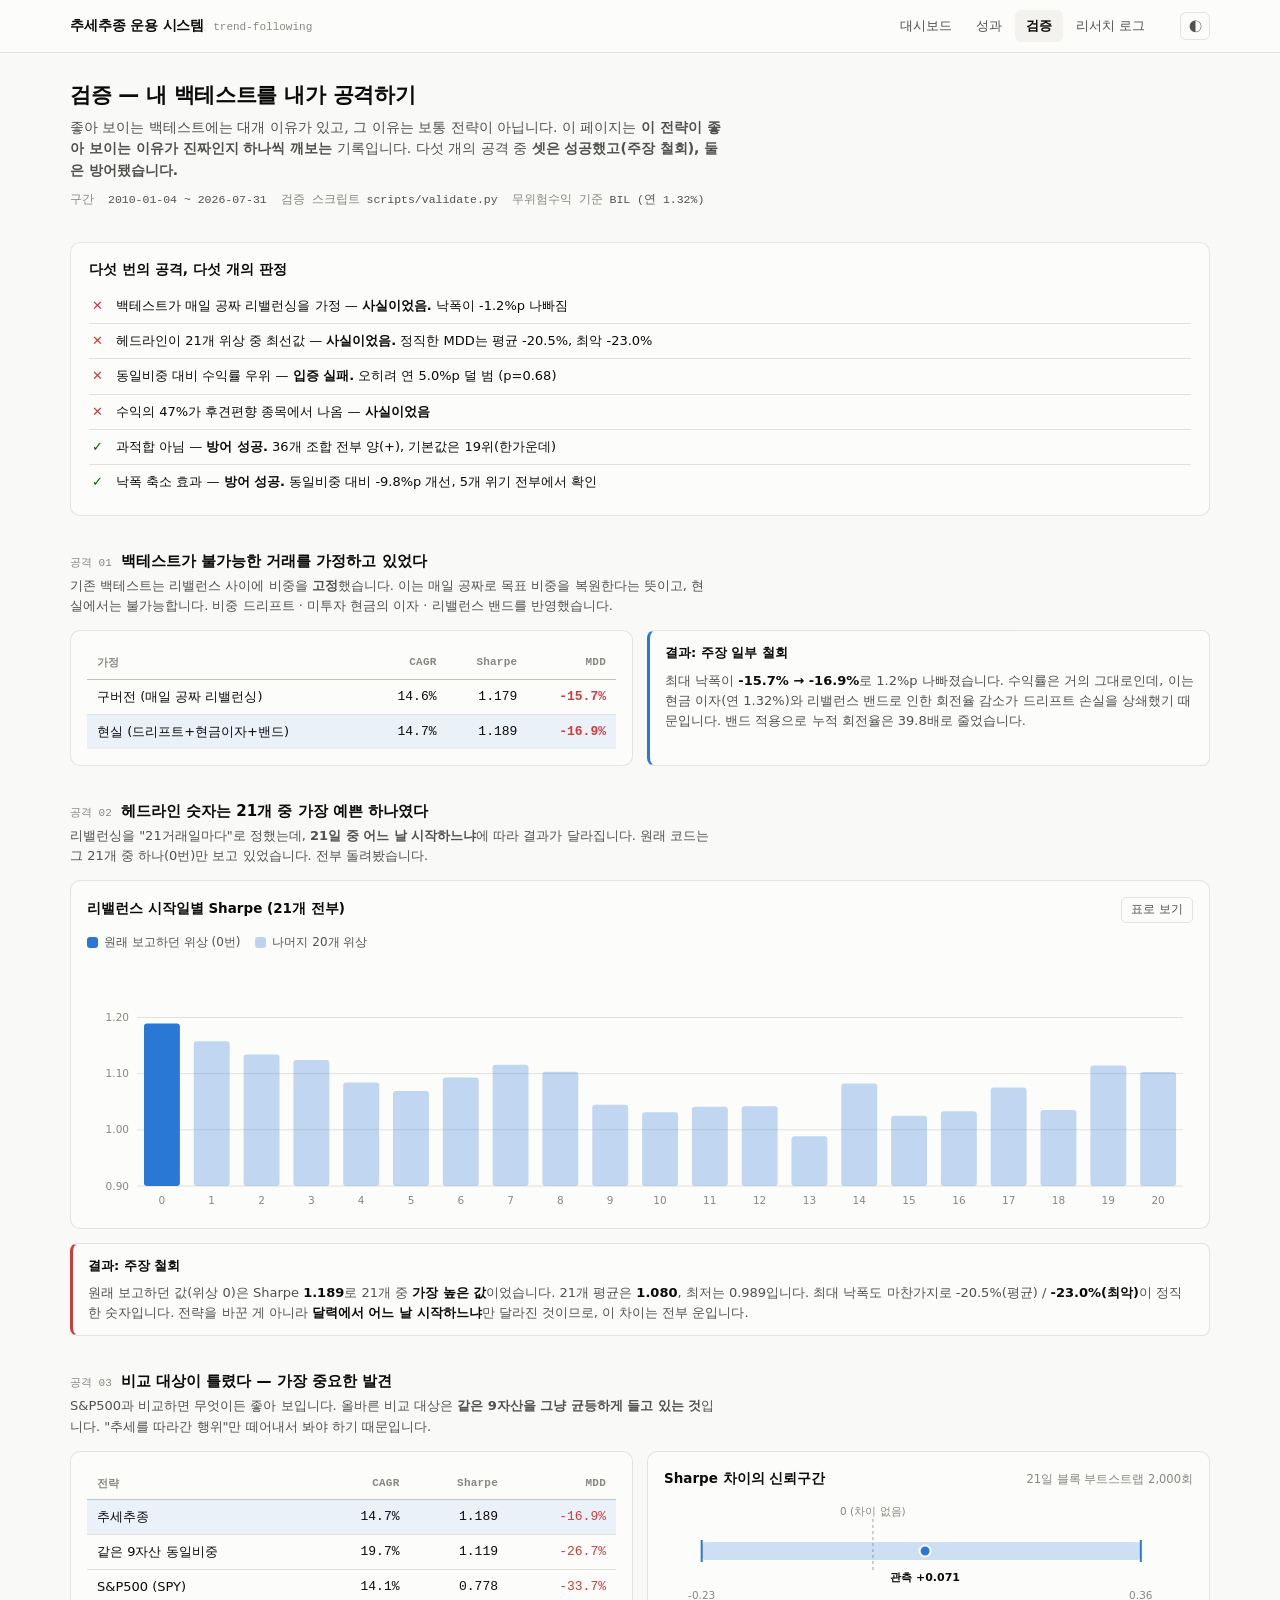
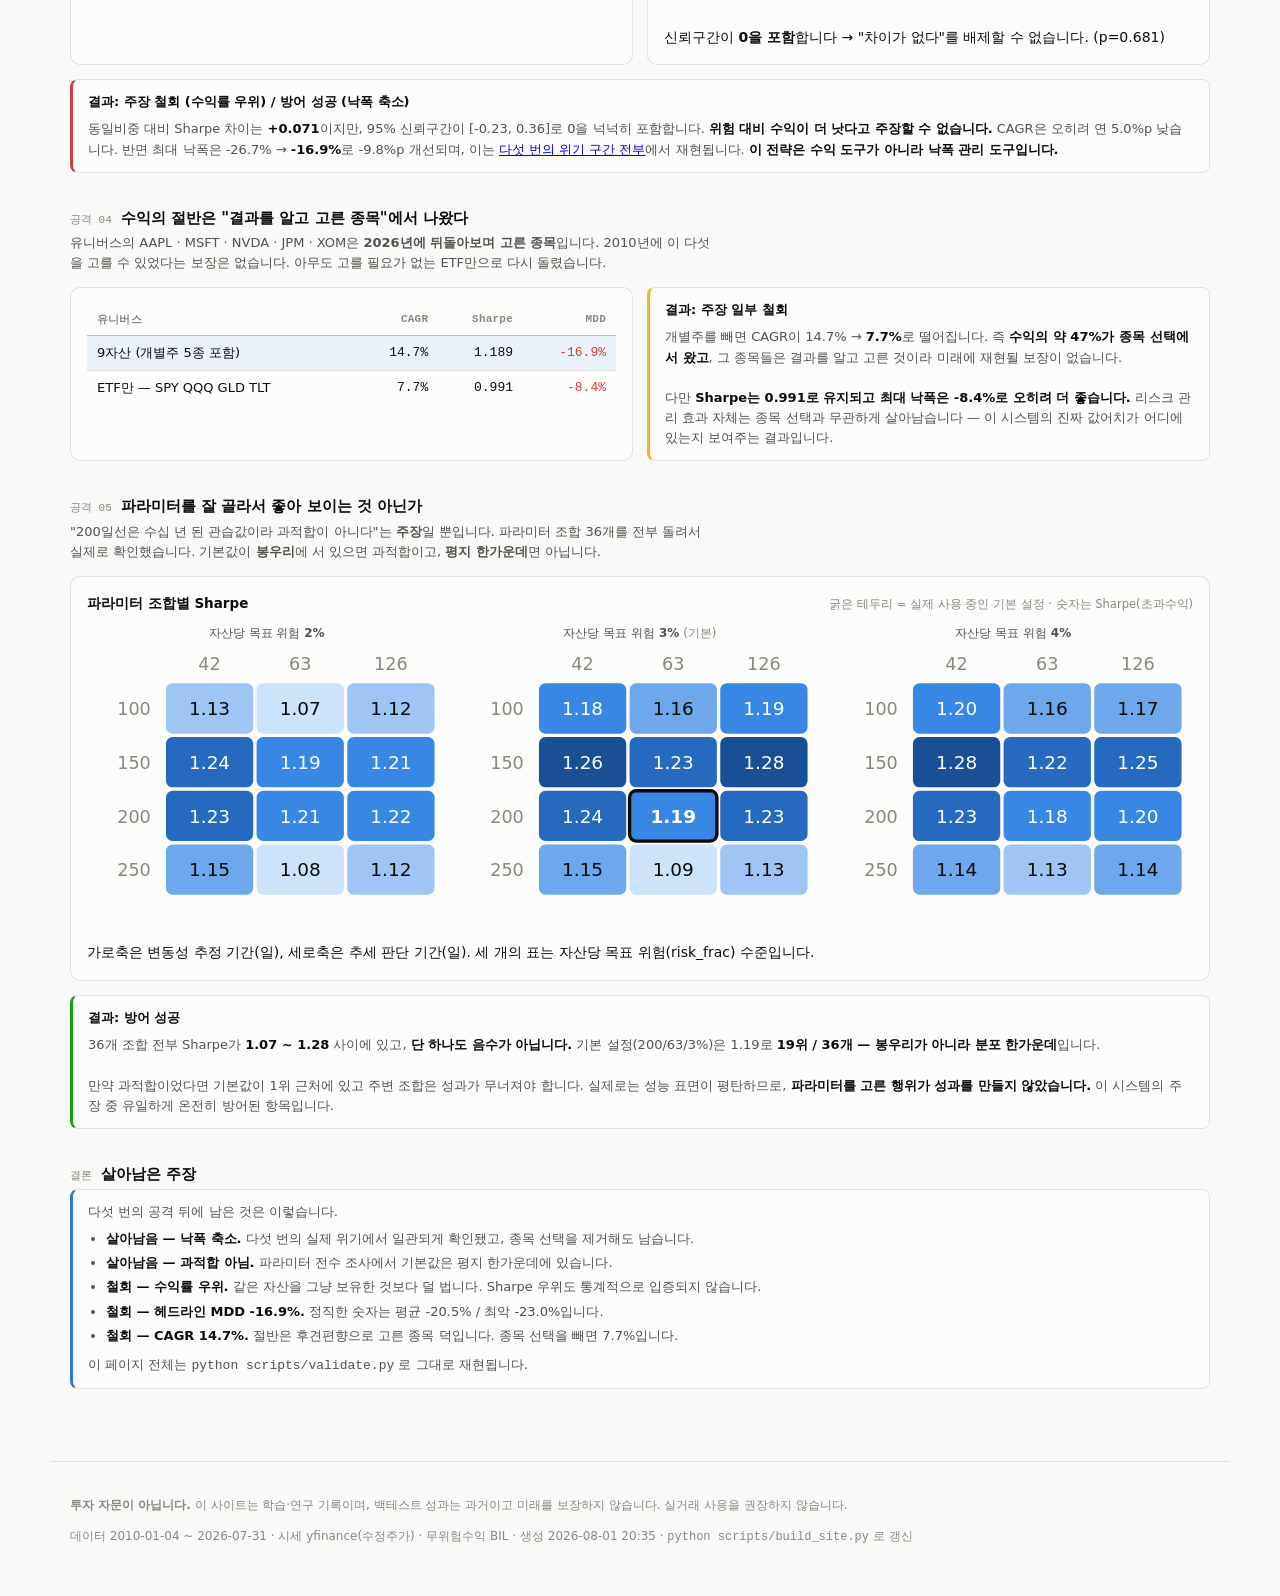
==== site/validation.html @ b4105b6e "Audit the trend system against its own claims, add validation + web dashboard 기존 백테스트(Sharpe 1.31 / " ====
<!doctype html>
<html lang="ko">
<head>
<meta charset="utf-8">
<meta name="viewport" content="width=device-width, initial-scale=1">
<title>검증 — 추세추종 시스템</title>
<meta name="description" content="백테스트 숫자를 스스로 공격해 본 기록 — 벤치마크 오류, 위상 의존성, 후견편향, 과적합 검사.">
<link rel="stylesheet" href="assets/style.css">
</head>
<body>
<main>
  <div class="page-head">
    <h1>검증 — 내 백테스트를 내가 공격하기</h1>
    <p>좋아 보이는 백테스트에는 대개 이유가 있고, 그 이유는 보통 전략이 아닙니다.
       이 페이지는 <b>이 전략이 좋아 보이는 이유가 진짜인지 하나씩 깨보는</b> 기록입니다.
       다섯 개의 공격 중 <b>셋은 성공했고(주장 철회), 둘은 방어됐습니다.</b></p>
    <div class="stamp" id="stamp"></div>
  </div>

  <section>
    <div class="verdict" id="verdict"></div>
  </section>

  <section>
    <h2><span class="num">공격 01</span> 백테스트가 불가능한 거래를 가정하고 있었다</h2>
    <p class="sub">기존 백테스트는 리밸런스 사이에 비중을 <b>고정</b>했습니다. 이는 매일 공짜로 목표 비중을 복원한다는 뜻이고,
       현실에서는 불가능합니다. 비중 드리프트 · 미투자 현금의 이자 · 리밸런스 밴드를 반영했습니다.</p>
    <div class="grid c2">
      <div class="card"><div id="naive-tbl"></div></div>
      <div class="note info">
        <p><b>결과: 주장 일부 철회</b></p>
        <p id="naive-note"></p>
      </div>
    </div>
  </section>

  <section>
    <h2><span class="num">공격 02</span> 헤드라인 숫자는 21개 중 가장 예쁜 하나였다</h2>
    <p class="sub">리밸런싱을 "21거래일마다"로 정했는데, <b>21일 중 어느 날 시작하느냐</b>에 따라 결과가 달라집니다.
       원래 코드는 그 21개 중 하나(0번)만 보고 있었습니다. 전부 돌려봤습니다.</p>
    <div class="card">
      <div class="chart-head">
        <h3>리밸런스 시작일별 Sharpe (21개 전부)</h3>
        <div class="chart-tools"><button type="button" data-toggle-table="ph" aria-pressed="false">표로 보기</button></div>
      </div>
      <div id="ph-legend"></div>
      <div class="chart" id="ph"></div>
      <div class="tbl-view" id="ph-tbl"></div>
    </div>
    <div class="note bad" style="margin-top:14px">
      <p><b>결과: 주장 철회</b></p>
      <p id="phase-note"></p>
    </div>
  </section>

  <section>
    <h2><span class="num">공격 03</span> 비교 대상이 틀렸다 — 가장 중요한 발견</h2>
    <p class="sub">S&amp;P500과 비교하면 무엇이든 좋아 보입니다. 올바른 비교 대상은
       <b>같은 9자산을 그냥 균등하게 들고 있는 것</b>입니다. "추세를 따라간 행위"만 떼어내서 봐야 하기 때문입니다.</p>
    <div class="grid c2">
      <div class="card"><div id="bench-tbl"></div></div>
      <div class="card">
        <div class="chart-head"><h3>Sharpe 차이의 신뢰구간</h3><span class="hint">21일 블록 부트스트랩 2,000회</span></div>
        <div class="chart" id="ci"></div>
        <p class="sub" style="margin:10px 0 0" id="ci-note"></p>
      </div>
    </div>
    <div class="note bad" style="margin-top:14px">
      <p><b>결과: 주장 철회 (수익률 우위) / 방어 성공 (낙폭 축소)</b></p>
      <p id="sig-note"></p>
    </div>
  </section>

  <section>
    <h2><span class="num">공격 04</span> 수익의 절반은 "결과를 알고 고른 종목"에서 나왔다</h2>
    <p class="sub">유니버스의 AAPL · MSFT · NVDA · JPM · XOM은 <b>2026년에 뒤돌아보며 고른 종목</b>입니다.
       2010년에 이 다섯을 고를 수 있었다는 보장은 없습니다. 아무도 고를 필요가 없는 ETF만으로 다시 돌렸습니다.</p>
    <div class="grid c2">
      <div class="card"><div id="uni-tbl"></div></div>
      <div class="note warn">
        <p><b>결과: 주장 일부 철회</b></p>
        <p id="uni-note"></p>
      </div>
    </div>
  </section>

  <section>
    <h2><span class="num">공격 05</span> 파라미터를 잘 골라서 좋아 보이는 것 아닌가</h2>
    <p class="sub">"200일선은 수십 년 된 관습값이라 과적합이 아니다"는 <b>주장</b>일 뿐입니다.
       파라미터 조합 <span id="grid-n"></span>개를 전부 돌려서 실제로 확인했습니다.
       기본값이 <b>봉우리</b>에 서 있으면 과적합이고, <b>평지 한가운데</b>면 아닙니다.</p>
    <div class="card">
      <div class="chart-head">
        <h3>파라미터 조합별 Sharpe</h3>
        <span class="hint">굵은 테두리 = 실제 사용 중인 기본 설정 · 숫자는 Sharpe(초과수익)</span>
      </div>
      <div id="heat"></div>
      <p class="sub" style="margin:12px 0 0">
        가로축은 변동성 추정 기간(일), 세로축은 추세 판단 기간(일). 세 개의 표는 자산당 목표 위험(risk_frac) 수준입니다.
      </p>
    </div>
    <div class="note ok" style="margin-top:14px">
      <p><b>결과: 방어 성공</b></p>
      <p id="param-note"></p>
    </div>
  </section>

  <section>
    <h2><span class="num">결론</span> 살아남은 주장</h2>
    <div class="note info">
      <p>다섯 번의 공격 뒤에 남은 것은 이렇습니다.</p>
      <ul>
        <li><b>살아남음 — 낙폭 축소.</b> 다섯 번의 실제 위기에서 일관되게 확인됐고, 종목 선택을 제거해도 남습니다.</li>
        <li><b>살아남음 — 과적합 아님.</b> 파라미터 전수 조사에서 기본값은 평지 한가운데에 있습니다.</li>
        <li><b>철회 — 수익률 우위.</b> 같은 자산을 그냥 보유한 것보다 덜 법니다. Sharpe 우위도 통계적으로 입증되지 않습니다.</li>
        <li><b>철회 — 헤드라인 MDD -16.9%.</b> 정직한 숫자는 평균 <span id="c-mdd-mean"></span> / 최악 <span id="c-mdd-worst"></span>입니다.</li>
        <li><b>철회 — CAGR 14.7%.</b> 절반은 후견편향으로 고른 종목 덕입니다. 종목 선택을 빼면 <span id="c-etf-cagr"></span>입니다.</li>
      </ul>
      <p style="margin-top:9px">이 페이지 전체는 <code>python scripts/validate.py</code> 로 그대로 재현됩니다.</p>
    </div>
  </section>
</main>

<script src="data/bundle.js"></script>
<script src="assets/charts.js"></script>
<script src="assets/app.js"></script>
<script>
(function () {
  var D = window.QUANT_DATA, F = App.F, H = D.headline;
  App.chrome();

  document.getElementById('stamp').innerHTML =
    '구간 <b>' + D.meta.period[0] + ' ~ ' + D.meta.period[1] + '</b>' +
    '<span>검증 스크립트 <b>scripts/validate.py</b></span>' +
    '<span>무위험수익 기준 <b>BIL (연 ' + F.pct(D.meta.rf_annual, 2) + ')</b></span>';

  /* ------------------------------------------------------------ 판정 요약 */
  var ew = H.benchmarks.equal_weight, ph = D.phase, uni = D.universe, sg = D.significance, ps = D.params;
  document.getElementById('verdict').innerHTML =
    '<h3>다섯 번의 공격, 다섯 개의 판정</h3>' +
    [
      ['n', '백테스트가 매일 공짜 리밸런싱을 가정 — <b>사실이었음.</b> 낙폭이 ' +
        ((H.strategy.MDD - H.naive.MDD) * 100).toFixed(1) + '%p 나빠짐'],
      ['n', '헤드라인이 21개 위상 중 최선값 — <b>사실이었음.</b> 정직한 MDD는 평균 ' + F.pct(ph.mdd_mean) + ', 최악 ' + F.pct(ph.mdd_worst)],
      ['n', '동일비중 대비 수익률 우위 — <b>입증 실패.</b> 오히려 연 ' + ((ew.CAGR - H.strategy.CAGR) * 100).toFixed(1) + '%p 덜 범 (p=' + sg.p_value.toFixed(2) + ')'],
      ['n', '수익의 ' + Math.round(uni.return_share_from_stock_picks * 100) + '%가 후견편향 종목에서 나옴 — <b>사실이었음</b>'],
      ['y', '과적합 아님 — <b>방어 성공.</b> ' + ps.n + '개 조합 전부 양(+), 기본값은 ' + ps.base_rank + '위(한가운데)'],
      ['y', '낙폭 축소 효과 — <b>방어 성공.</b> 동일비중 대비 ' + ((ew.MDD - H.strategy.MDD) * 100).toFixed(1) + '%p 개선, 5개 위기 전부에서 확인']
    ].map(function (r) {
      return '<div class="row"><span class="mark ' + r[0] + '">' + (r[0] === 'y' ? '✓' : '✕') + '</span><span>' + r[1] + '</span></div>';
    }).join('');

  /* ------------------------------------------------------------ 01 가정 */
  document.getElementById('naive-tbl').innerHTML = App.table([
    { n: '구버전 (매일 공짜 리밸런싱)', d: H.naive },
    { n: '현실 (드리프트+현금이자+밴드)', d: H.strategy, me: true }
  ], [
    { k: 'n', label: '가정', num: false },
    { k: function (r) { return r.d.CAGR; }, label: 'CAGR', fmt: function (v) { return F.pct(v); } },
    { k: function (r) { return r.d.Sharpe_ex; }, label: 'Sharpe', fmt: function (v) { return F.sh(v); } },
    { k: function (r) { return r.d.MDD; }, label: 'MDD', fmt: function (v) { return '<b>' + F.pct(v) + '</b>'; }, cls: F.sign }
  ], { rowClass: function (r) { return r.me ? 'hl' : ''; } });
  document.getElementById('naive-note').innerHTML =
    '최대 낙폭이 <b>' + F.pct(H.naive.MDD) + ' → ' + F.pct(H.strategy.MDD) + '</b>로 ' +
    Math.abs((H.strategy.MDD - H.naive.MDD) * 100).toFixed(1) + '%p 나빠졌습니다. ' +
    '수익률은 거의 그대로인데, 이는 현금 이자(연 ' + F.pct(D.meta.rf_annual, 2) + ')와 리밸런스 밴드로 인한 ' +
    '회전율 감소가 드리프트 손실을 상쇄했기 때문입니다. 밴드 적용으로 누적 회전율은 ' +
    D.meta.turnover_total + '배로 줄었습니다.';

  /* ------------------------------------------------------------ 02 위상 */
  document.getElementById('ph-legend').innerHTML = App.legend([
    { name: '원래 보고하던 위상 (0번)', color: 'var(--s1)' },
    { name: '나머지 20개 위상', color: 'color-mix(in srgb, var(--s1) 30%, transparent)' }
  ], true);
  var phHost = document.getElementById('ph');
  Chart.responsive(phHost, function () {
    Chart.bar(phHost, {
      categories: ph.rows.map(function (r) { return String(r.phase); }),
      series: [{
        name: 'Sharpe (초과수익)', values: ph.rows.map(function (r) { return r.Sharpe_ex; }),
        color: Chart.css('--s1'),
        dimFn: function (v, i) { return ph.rows[i].phase !== 0; }
      }],
      height: 250, min: 0.9, tfmt: function (v) { return F.sh(v); },
      yfmt: function (v) { return v.toFixed(2); }
    });
  });
  document.getElementById('ph-tbl').innerHTML = App.table(ph.rows, [
    { k: 'phase', label: '시작일 (0~20)', num: false },
    { k: 'CAGR', label: 'CAGR', fmt: function (v) { return F.pct(v); } },
    { k: 'Sharpe_ex', label: 'Sharpe (초과)', fmt: function (v) { return F.sh(v); } },
    { k: 'MDD', label: 'MDD', fmt: function (v) { return F.pct(v); }, cls: F.sign }
  ], { rowClass: function (r) { return r.phase === 0 ? 'hl' : ''; } });
  document.getElementById('phase-note').innerHTML =
    '원래 보고하던 값(위상 0)은 Sharpe <b>' + F.sh(ph.headline_phase0) + '</b>로 21개 중 <b>가장 높은 값</b>이었습니다. ' +
    '21개 평균은 <b>' + F.sh(ph.sharpe_mean) + '</b>, 최저는 ' + F.sh(ph.sharpe_min) + '입니다. ' +
    '최대 낙폭도 마찬가지로 ' + F.pct(ph.mdd_mean) + '(평균) / <b>' + F.pct(ph.mdd_worst) + '(최악)</b>이 정직한 숫자입니다. ' +
    '전략을 바꾼 게 아니라 <b>달력에서 어느 날 시작하느냐</b>만 달라진 것이므로, 이 차이는 전부 운입니다.';

  /* ------------------------------------------------------------ 03 벤치마크 */
  document.getElementById('bench-tbl').innerHTML = App.table([
    { n: '추세추종', d: H.strategy, me: true },
    { n: '같은 9자산 동일비중', d: ew },
    { n: 'S&P500 (SPY)', d: H.benchmarks.SPY }
  ], [
    { k: 'n', label: '전략', num: false },
    { k: function (r) { return r.d.CAGR; }, label: 'CAGR', fmt: function (v) { return F.pct(v); } },
    { k: function (r) { return r.d.Sharpe_ex; }, label: 'Sharpe', fmt: function (v) { return F.sh(v); } },
    { k: function (r) { return r.d.MDD; }, label: 'MDD', fmt: function (v) { return F.pct(v); }, cls: F.sign }
  ], { rowClass: function (r) { return r.me ? 'hl' : ''; } });

  /* 신뢰구간 — 0을 포함하는지가 핵심 */
  var ciHost = document.getElementById('ci');
  Chart.responsive(ciHost, function () {
    var W = ciHost.clientWidth || 420, Hh = 118;
    var lo = Math.min(sg.ci95[0], -0.05) * 1.15, hi = Math.max(sg.ci95[1], 0.05) * 1.15;
    var L = 12, R = 12, iw = W - L - R, cy = 52;
    var X = function (v) { return L + (v - lo) / (hi - lo) * iw; };
    var s = '<svg viewBox="0 0 ' + W + ' ' + Hh + '" style="width:100%;height:auto;overflow:visible">';
    /* 0 기준선 */
    s += '<line x1="' + X(0) + '" x2="' + X(0) + '" y1="20" y2="' + (cy + 22) + '" stroke="' + Chart.css('--axis') + '" stroke-width="1.5" stroke-dasharray="3 3"/>';
    s += '<text x="' + X(0) + '" y="16" text-anchor="middle" font-size="10.5" fill="' + Chart.css('--muted') + '">0 (차이 없음)</text>';
    /* 신뢰구간 막대 */
    s += '<rect x="' + X(sg.ci95[0]) + '" y="' + (cy - 9) + '" width="' + (X(sg.ci95[1]) - X(sg.ci95[0])) + '" height="18" rx="4" fill="' + Chart.css('--s1') + '" opacity="0.22"/>';
    s += '<line x1="' + X(sg.ci95[0]) + '" x2="' + X(sg.ci95[0]) + '" y1="' + (cy - 11) + '" y2="' + (cy + 11) + '" stroke="' + Chart.css('--s1') + '" stroke-width="2"/>';
    s += '<line x1="' + X(sg.ci95[1]) + '" x2="' + X(sg.ci95[1]) + '" y1="' + (cy - 11) + '" y2="' + (cy + 11) + '" stroke="' + Chart.css('--s1') + '" stroke-width="2"/>';
    /* 관측값 */
    s += '<circle cx="' + X(sg.sharpe_diff) + '" cy="' + cy + '" r="5.5" fill="' + Chart.css('--s1') + '" stroke="' + Chart.css('--surface') + '" stroke-width="2"/>';
    s += '<text x="' + X(sg.sharpe_diff) + '" y="' + (cy + 30) + '" text-anchor="middle" font-size="11" font-weight="600" fill="' + Chart.css('--ink') + '">관측 ' + (sg.sharpe_diff > 0 ? '+' : '') + sg.sharpe_diff.toFixed(3) + '</text>';
    /* 축 라벨 */
    s += '<text x="' + X(sg.ci95[0]) + '" y="' + (cy + 48) + '" text-anchor="middle" font-size="10.5" fill="' + Chart.css('--muted') + '">' + sg.ci95[0].toFixed(2) + '</text>';
    s += '<text x="' + X(sg.ci95[1]) + '" y="' + (cy + 48) + '" text-anchor="middle" font-size="10.5" fill="' + Chart.css('--muted') + '">' + sg.ci95[1].toFixed(2) + '</text>';
    s += '</svg>';
    ciHost.innerHTML = s;
  });
  document.getElementById('ci-note').innerHTML =
    '신뢰구간이 <b>0을 포함</b>합니다 → "차이가 없다"를 배제할 수 없습니다. (p=' + sg.p_value.toFixed(3) + ')';
  document.getElementById('sig-note').innerHTML =
    '동일비중 대비 Sharpe 차이는 <b>' + (sg.sharpe_diff > 0 ? '+' : '') + sg.sharpe_diff.toFixed(3) + '</b>이지만, ' +
    '95% 신뢰구간이 [' + sg.ci95[0].toFixed(2) + ', ' + sg.ci95[1].toFixed(2) + ']로 0을 넉넉히 포함합니다. ' +
    '<b>위험 대비 수익이 더 낫다고 주장할 수 없습니다.</b> CAGR은 오히려 연 ' +
    ((ew.CAGR - H.strategy.CAGR) * 100).toFixed(1) + '%p 낮습니다. ' +
    '반면 최대 낙폭은 ' + F.pct(ew.MDD) + ' → <b>' + F.pct(H.strategy.MDD) + '</b>로 ' +
    ((ew.MDD - H.strategy.MDD) * 100).toFixed(1) + '%p 개선되며, 이는 ' +
    '<a href="performance.html">다섯 번의 위기 구간 전부</a>에서 재현됩니다. ' +
    '<b>이 전략은 수익 도구가 아니라 낙폭 관리 도구입니다.</b>';

  /* ------------------------------------------------------------ 04 유니버스 */
  document.getElementById('uni-tbl').innerHTML = App.table([
    { n: '9자산 (개별주 5종 포함)', d: uni.full, me: true },
    { n: 'ETF만 — ' + uni.etf_tickers.join(' '), d: uni.etf_only }
  ], [
    { k: 'n', label: '유니버스', num: false },
    { k: function (r) { return r.d.CAGR; }, label: 'CAGR', fmt: function (v) { return F.pct(v); } },
    { k: function (r) { return r.d.Sharpe_ex; }, label: 'Sharpe', fmt: function (v) { return F.sh(v); } },
    { k: function (r) { return r.d.MDD; }, label: 'MDD', fmt: function (v) { return F.pct(v); }, cls: F.sign }
  ], { rowClass: function (r) { return r.me ? 'hl' : ''; } });
  document.getElementById('uni-note').innerHTML =
    '개별주를 빼면 CAGR이 ' + F.pct(uni.full.CAGR) + ' → <b>' + F.pct(uni.etf_only.CAGR) + '</b>로 떨어집니다. ' +
    '즉 <b>수익의 약 ' + Math.round(uni.return_share_from_stock_picks * 100) + '%가 종목 선택에서 왔고</b>, ' +
    '그 종목들은 결과를 알고 고른 것이라 미래에 재현될 보장이 없습니다.<br><br>' +
    '다만 <b>Sharpe는 ' + F.sh(uni.etf_only.Sharpe_ex) + '로 유지되고 최대 낙폭은 ' + F.pct(uni.etf_only.MDD) +
    '로 오히려 더 좋습니다.</b> 리스크 관리 효과 자체는 종목 선택과 무관하게 살아남습니다 — ' +
    '이 시스템의 진짜 값어치가 어디에 있는지 보여주는 결과입니다.';

  /* ------------------------------------------------------------ 05 민감도 */
  document.getElementById('grid-n').textContent = ps.n;
  var rfs = [...new Set(ps.rows.map(function (r) { return r.risk_frac; }))].sort();
  var tws = [...new Set(ps.rows.map(function (r) { return r.trend_win; }))].sort(function (a, b) { return a - b; });
  var vws = [...new Set(ps.rows.map(function (r) { return r.vol_win; }))].sort(function (a, b) { return a - b; });
  var cf = D.meta.config;

  var heatHost = document.getElementById('heat');
  Chart.responsive(heatHost, function () {
    heatHost.innerHTML = '<div class="grid c3" id="heat-grid"></div>';
    var gridEl = document.getElementById('heat-grid');
    rfs.forEach(function (rf) {
      var box = document.createElement('div');
      box.innerHTML = '<div style="font-size:12px;color:var(--ink-2);margin-bottom:6px;text-align:center">' +
        '자산당 목표 위험 <b>' + (rf * 100).toFixed(0) + '%</b>' + (rf === cf.risk_frac ? ' <span style="color:var(--muted)">(기본)</span>' : '') + '</div>' +
        '<div class="chart"></div>';
      gridEl.appendChild(box);
      var host = box.querySelector('.chart');
      var cells = tws.map(function (tw) {
        return vws.map(function (vw) {
          var r = ps.rows.find(function (x) { return x.trend_win === tw && x.vol_win === vw && x.risk_frac === rf; });
          return r ? r.Sharpe_ex : 0;
        });
      });
      var baseAt = (rf === cf.risk_frac) ? [tws.indexOf(cf.trend_win), vws.indexOf(cf.vol_win)] : null;
      Chart.heatmap(host, {
        xs: vws, ys: tws, cells: cells, min: ps.sharpe_min, max: ps.sharpe_max,
        cellW: 54, cellH: 32, baseAt: baseAt, rowLabel: '추세 기간', colLabel: '변동성 기간',
        detail: function (j, i) {
          var r = ps.rows.find(function (x) { return x.trend_win === tws[j] && x.vol_win === vws[i] && x.risk_frac === rf; });
          return [
            { name: 'Sharpe (초과)', color: Chart.css('--s1'), value: F.sh(r.Sharpe_ex) },
            { name: 'CAGR', value: F.pct(r.CAGR) },
            { name: 'MDD', value: F.pct(r.MDD) }
          ];
        }
      });
    });
  });
  document.getElementById('param-note').innerHTML =
    ps.n + '개 조합 전부 Sharpe가 <b>' + ps.sharpe_min.toFixed(2) + ' ~ ' + ps.sharpe_max.toFixed(2) + '</b> 사이에 있고, ' +
    '<b>단 하나도 음수가 아닙니다.</b> 기본 설정(200/63/3%)은 ' + ps.base_sharpe.toFixed(2) + '로 ' +
    '<b>' + ps.base_rank + '위 / ' + ps.n + '개 — 봉우리가 아니라 분포 한가운데</b>입니다.<br><br>' +
    '만약 과적합이었다면 기본값이 1위 근처에 있고 주변 조합은 성과가 무너져야 합니다. ' +
    '실제로는 성능 표면이 평탄하므로, <b>파라미터를 고른 행위가 성과를 만들지 않았습니다.</b> ' +
    '이 시스템의 주장 중 유일하게 온전히 방어된 항목입니다.';

  document.getElementById('c-mdd-mean').textContent = F.pct(ph.mdd_mean);
  document.getElementById('c-mdd-worst').textContent = F.pct(ph.mdd_worst);
  document.getElementById('c-etf-cagr').textContent = F.pct(uni.etf_only.CAGR);

  App.wireTableToggles();
})();
</script>
</body>
</html>
---- site/assets/style.css ----
/* 추세추종 운용 대시보드 — 밀도 높은 데이터 도구 스타일.
   장식보다 정보 밀도. 숫자는 전부 tabular-nums 로 세로 정렬. */

:root {
  color-scheme: light;
  --plane:      #f9f9f7;
  --surface:    #fcfcfb;
  --surface-2:  #f3f2ee;
  --ink:        #0b0b0b;
  --ink-2:      #52514e;
  --muted:      #898781;
  --grid:       #e1e0d9;
  --axis:       #c3c2b7;
  --border:     rgba(11, 11, 11, 0.10);

  --s1: #2a78d6;   /* 추세추종 */
  --s2: #eb6834;   /* 동일비중 */
  --s3: #1baf7a;   /* SPY */
  --s4: #eda100;   /* 60/40 */

  --good:     #0ca30c;
  --critical: #d03b3b;
  --warning:  #fab219;
  --good-ink: #006300;

  --seq-1: #cde2fb; --seq-2: #9ec5f4; --seq-3: #6da7ec;
  --seq-4: #3987e5; --seq-5: #256abf; --seq-6: #184f95;

  --mono: ui-monospace, SFMono-Regular, "SF Mono", Menlo, monospace;
  --sans: system-ui, -apple-system, "Segoe UI", "Apple SD Gothic Neo", "Malgun Gothic", sans-serif;
}

@media (prefers-color-scheme: dark) {
  :root:not([data-theme="light"]) {
    color-scheme: dark;
    --plane:     #0d0d0d;
    --surface:   #1a1a19;
    --surface-2: #232322;
    --ink:       #ffffff;
    --ink-2:     #c3c2b7;
    --muted:     #898781;
    --grid:      #2c2c2a;
    --axis:      #383835;
    --border:    rgba(255, 255, 255, 0.10);
    --s1: #3987e5; --s2: #d95926; --s3: #199e70; --s4: #c98500;
    --good-ink: #0ca30c;
    --seq-1: #0d366b; --seq-2: #184f95; --seq-3: #256abf;
    --seq-4: #3987e5; --seq-5: #6da7ec; --seq-6: #9ec5f4;
  }
}

:root[data-theme="dark"] {
  color-scheme: dark;
  --plane:     #0d0d0d;
  --surface:   #1a1a19;
  --surface-2: #232322;
  --ink:       #ffffff;
  --ink-2:     #c3c2b7;
  --muted:     #898781;
  --grid:      #2c2c2a;
  --axis:      #383835;
  --border:    rgba(255, 255, 255, 0.10);
  --s1: #3987e5; --s2: #d95926; --s3: #199e70; --s4: #c98500;
  --good-ink: #0ca30c;
  --seq-1: #0d366b; --seq-2: #184f95; --seq-3: #256abf;
  --seq-4: #3987e5; --seq-5: #6da7ec; --seq-6: #9ec5f4;
}

* { box-sizing: border-box; }

body {
  margin: 0;
  background: var(--plane);
  color: var(--ink);
  font-family: var(--sans);
  font-size: 14px;
  line-height: 1.55;
  -webkit-font-smoothing: antialiased;
}

/* ---------------------------------------------------------------- 헤더/네비 */
.topbar {
  position: sticky; top: 0; z-index: 40;
  background: var(--surface);
  border-bottom: 1px solid var(--border);
}
.topbar-in {
  max-width: 1180px; margin: 0 auto; padding: 0 20px;
  display: flex; align-items: center; gap: 24px; min-height: 52px; flex-wrap: wrap;
}
.brand { display: flex; align-items: baseline; gap: 9px; text-decoration: none; color: inherit; }
.brand b { font-size: 14px; font-weight: 650; letter-spacing: -0.01em; }
.brand span { font-size: 11px; color: var(--muted); font-family: var(--mono); }

nav { display: flex; gap: 2px; margin-left: auto; flex-wrap: wrap; }
nav a {
  padding: 6px 11px; border-radius: 6px; text-decoration: none;
  color: var(--ink-2); font-size: 13px; font-weight: 500;
}
nav a:hover { background: var(--surface-2); color: var(--ink); }
nav a[aria-current="page"] { background: var(--surface-2); color: var(--ink); font-weight: 600; }

.theme-btn {
  border: 1px solid var(--border); background: transparent; color: var(--ink-2);
  border-radius: 6px; width: 30px; height: 28px; cursor: pointer; font-size: 13px; line-height: 1;
}
.theme-btn:hover { background: var(--surface-2); color: var(--ink); }

/* ---------------------------------------------------------------- 레이아웃 */
main { max-width: 1180px; margin: 0 auto; padding: 26px 20px 72px; }

.page-head { margin-bottom: 22px; }
.page-head h1 { font-size: 21px; font-weight: 650; margin: 0 0 5px; letter-spacing: -0.015em; }
.page-head p { margin: 0; color: var(--ink-2); max-width: 74ch; }

.stamp {
  font-family: var(--mono); font-size: 11.5px; color: var(--muted);
  display: flex; gap: 14px; flex-wrap: wrap; margin-top: 9px;
}
.stamp b { color: var(--ink-2); font-weight: 500; }

section { margin-top: 34px; }
section > h2 {
  font-size: 15px; font-weight: 650; margin: 0 0 3px;
  display: flex; align-items: baseline; gap: 9px;
}
section > h2 .num {
  font-family: var(--mono); font-size: 11px; color: var(--muted); font-weight: 500;
}
section > .sub { margin: 0 0 14px; color: var(--ink-2); font-size: 13px; max-width: 78ch; }

.card {
  background: var(--surface); border: 1px solid var(--border);
  border-radius: 10px; padding: 16px;
}
.grid { display: grid; gap: 14px; }
.grid.c2 { grid-template-columns: repeat(2, minmax(0, 1fr)); }
.grid.c3 { grid-template-columns: repeat(3, minmax(0, 1fr)); }
.grid.c4 { grid-template-columns: repeat(4, minmax(0, 1fr)); }
@media (max-width: 860px) {
  .grid.c2, .grid.c3, .grid.c4 { grid-template-columns: repeat(2, minmax(0, 1fr)); }
}
@media (max-width: 540px) {
  .grid.c2, .grid.c3, .grid.c4 { grid-template-columns: 1fr; }
}

/* ---------------------------------------------------------------- 스탯 타일 */
.tile {
  background: var(--surface); border: 1px solid var(--border);
  border-radius: 10px; padding: 13px 15px;
}
.tile .k { font-size: 11.5px; color: var(--muted); font-weight: 500; letter-spacing: 0.01em; }
.tile .v {
  font-size: 25px; font-weight: 600; letter-spacing: -0.02em; margin-top: 3px; line-height: 1.15;
}
.tile .v small { font-size: 14px; font-weight: 500; color: var(--ink-2); margin-left: 2px; }
.tile .n { font-size: 11.5px; color: var(--muted); margin-top: 3px; font-family: var(--mono); }
.tile.accent { border-left: 3px solid var(--s1); }

/* ---------------------------------------------------------------- 표 */
.tbl-wrap { overflow-x: auto; }
table { width: 100%; border-collapse: collapse; font-size: 13px; }
th, td { padding: 7px 10px; text-align: right; white-space: nowrap; }
th:first-child, td:first-child { text-align: left; }
thead th {
  font-size: 11px; font-weight: 600; color: var(--muted); letter-spacing: 0.02em;
  border-bottom: 1px solid var(--axis); position: sticky; top: 0; background: var(--surface);
}
tbody tr { border-bottom: 1px solid var(--grid); }
tbody tr:last-child { border-bottom: 0; }
tbody tr:hover { background: var(--surface-2); }
td.num, th.num, .num { font-family: var(--mono); font-variant-numeric: tabular-nums; }
tr.hl { background: color-mix(in srgb, var(--s1) 8%, transparent); }
tr.hl:hover { background: color-mix(in srgb, var(--s1) 13%, transparent); }
tfoot td { border-top: 1px solid var(--axis); font-weight: 600; }

.pos { color: var(--good-ink); }
.neg { color: var(--critical); }

/* 상태 칩 — 색만으로 의미를 전달하지 않도록 항상 아이콘+라벨 */
.chip {
  display: inline-flex; align-items: center; gap: 4px;
  font-size: 11.5px; font-weight: 600; padding: 2px 7px; border-radius: 5px;
  border: 1px solid var(--border); background: var(--surface-2); color: var(--ink-2);
}
.chip.up    { color: var(--good-ink);  border-color: color-mix(in srgb, var(--good) 40%, transparent); }
.chip.down  { color: var(--critical);  border-color: color-mix(in srgb, var(--critical) 40%, transparent); }
.chip.buy   { color: var(--good-ink);  border-color: color-mix(in srgb, var(--good) 40%, transparent); }
.chip.sell  { color: var(--critical);  border-color: color-mix(in srgb, var(--critical) 40%, transparent); }

/* ---------------------------------------------------------------- 차트 */
.chart-head {
  display: flex; align-items: baseline; justify-content: space-between;
  gap: 12px; margin-bottom: 10px; flex-wrap: wrap;
}
.chart-head h3 { font-size: 13.5px; font-weight: 600; margin: 0; }
.chart-head .hint { font-size: 11.5px; color: var(--muted); }
.chart-tools { display: flex; gap: 4px; align-items: center; }
.chart-tools button, .seg button {
  font: inherit; font-size: 11.5px; padding: 3px 9px; border-radius: 5px;
  border: 1px solid var(--border); background: transparent; color: var(--ink-2); cursor: pointer;
}
.chart-tools button:hover, .seg button:hover { background: var(--surface-2); color: var(--ink); }
.chart-tools button[aria-pressed="true"], .seg button[aria-pressed="true"] {
  background: var(--surface-2); color: var(--ink); font-weight: 600; border-color: var(--axis);
}

.legend { display: flex; gap: 15px; flex-wrap: wrap; margin: 2px 0 10px; }
.legend .item { display: inline-flex; align-items: center; gap: 6px; font-size: 12px; color: var(--ink-2); }
.legend .sw { width: 11px; height: 3px; border-radius: 2px; flex: none; }
.legend .sw.box { height: 11px; border-radius: 3px; }

.chart { position: relative; width: 100%; }
.chart svg { display: block; width: 100%; height: auto; overflow: visible; }
.chart svg text { font-family: var(--sans); }

.tip {
  position: absolute; pointer-events: none; z-index: 20; opacity: 0;
  transform: translate(-50%, -100%); transition: opacity .08s;
  background: var(--surface); border: 1px solid var(--axis); border-radius: 7px;
  padding: 7px 9px; font-size: 12px; min-width: 118px;
  box-shadow: 0 4px 14px rgba(0, 0, 0, .13);
}
.tip .t { font-family: var(--mono); font-size: 10.5px; color: var(--muted); margin-bottom: 4px; }
.tip .r { display: flex; align-items: center; gap: 6px; justify-content: space-between; }
.tip .r .l { display: inline-flex; align-items: center; gap: 5px; color: var(--ink-2); }
.tip .r .sw { width: 9px; height: 9px; border-radius: 2px; flex: none; }
.tip .r .v { font-family: var(--mono); font-variant-numeric: tabular-nums; font-weight: 600; }

.tbl-view { display: none; margin-top: 12px; max-height: 340px; overflow: auto; }
.tbl-view.on { display: block; }

/* ---------------------------------------------------------------- 주의/결론 박스 */
.note {
  border: 1px solid var(--border); border-left: 3px solid var(--axis);
  background: var(--surface); border-radius: 8px; padding: 12px 15px; font-size: 13px;
  color: var(--ink-2);
}
.note b, .note strong { color: var(--ink); }
.note.warn   { border-left-color: var(--warning); }
.note.bad    { border-left-color: var(--critical); }
.note.ok     { border-left-color: var(--good); }
.note.info   { border-left-color: var(--s1); }
.note p { margin: 0 0 7px; }
.note p:last-child { margin-bottom: 0; }
.note ul { margin: 6px 0 0; padding-left: 18px; }
.note li { margin-bottom: 4px; }

.verdict {
  border: 1px solid var(--border); border-radius: 10px; padding: 16px 18px;
  background: var(--surface);
}
.verdict h3 { margin: 0 0 8px; font-size: 14px; font-weight: 650; }
.verdict .row { display: flex; gap: 10px; align-items: flex-start; padding: 7px 0; font-size: 13px; }
.verdict .row + .row { border-top: 1px solid var(--grid); }
.verdict .mark { font-weight: 700; flex: none; width: 17px; text-align: center; }
.verdict .mark.y { color: var(--good-ink); }
.verdict .mark.n { color: var(--critical); }

/* ---------------------------------------------------------------- 입력 */
.field { display: flex; flex-direction: column; gap: 4px; }
.field label { font-size: 11.5px; color: var(--muted); font-weight: 500; }
input[type="number"], input[type="text"], select {
  font: inherit; font-family: var(--mono); font-variant-numeric: tabular-nums;
  padding: 6px 9px; border-radius: 6px; border: 1px solid var(--axis);
  background: var(--plane); color: var(--ink); width: 100%;
}
input:focus, select:focus { outline: 2px solid var(--s1); outline-offset: -1px; border-color: var(--s1); }
table input[type="number"] {
  padding: 3px 6px; width: 92px; text-align: right; border-color: var(--border);
  background: transparent;
}
table input[type="number"]:hover { border-color: var(--axis); }

.btn {
  font: inherit; font-size: 12.5px; font-weight: 500; padding: 6px 12px; border-radius: 6px;
  border: 1px solid var(--axis); background: var(--surface); color: var(--ink); cursor: pointer;
}
.btn:hover { background: var(--surface-2); }
.btn.primary { background: var(--s1); border-color: var(--s1); color: #fff; }
.btn.primary:hover { filter: brightness(1.08); }

.toolbar { display: flex; gap: 10px; align-items: flex-end; flex-wrap: wrap; }

/* ---------------------------------------------------------------- 기타 */
.kv { display: grid; grid-template-columns: auto 1fr; gap: 3px 14px; font-size: 12.5px; }
.kv dt { color: var(--muted); }
.kv dd { margin: 0; font-family: var(--mono); font-variant-numeric: tabular-nums; }

footer {
  max-width: 1180px; margin: 0 auto; padding: 22px 20px 40px;
  border-top: 1px solid var(--border); color: var(--muted); font-size: 12px;
}
footer a { color: var(--ink-2); }

.timeline { border-left: 2px solid var(--grid); margin-left: 6px; padding-left: 18px; }
.timeline .step { position: relative; padding-bottom: 22px; }
.timeline .step::before {
  content: ''; position: absolute; left: -25px; top: 5px; width: 9px; height: 9px;
  border-radius: 50%; background: var(--surface); border: 2px solid var(--axis);
}
.timeline .step.fail::before { border-color: var(--critical); }
.timeline .step.win::before  { border-color: var(--good); background: var(--good); }
.timeline .step h3 { margin: 0 0 3px; font-size: 13.5px; font-weight: 650; }
.timeline .step .meta { font-size: 11px; color: var(--muted); font-family: var(--mono); margin-bottom: 5px; }
.timeline .step p { margin: 0 0 6px; font-size: 13px; color: var(--ink-2); }

.sr { position: absolute; width: 1px; height: 1px; overflow: hidden; clip: rect(0 0 0 0); }
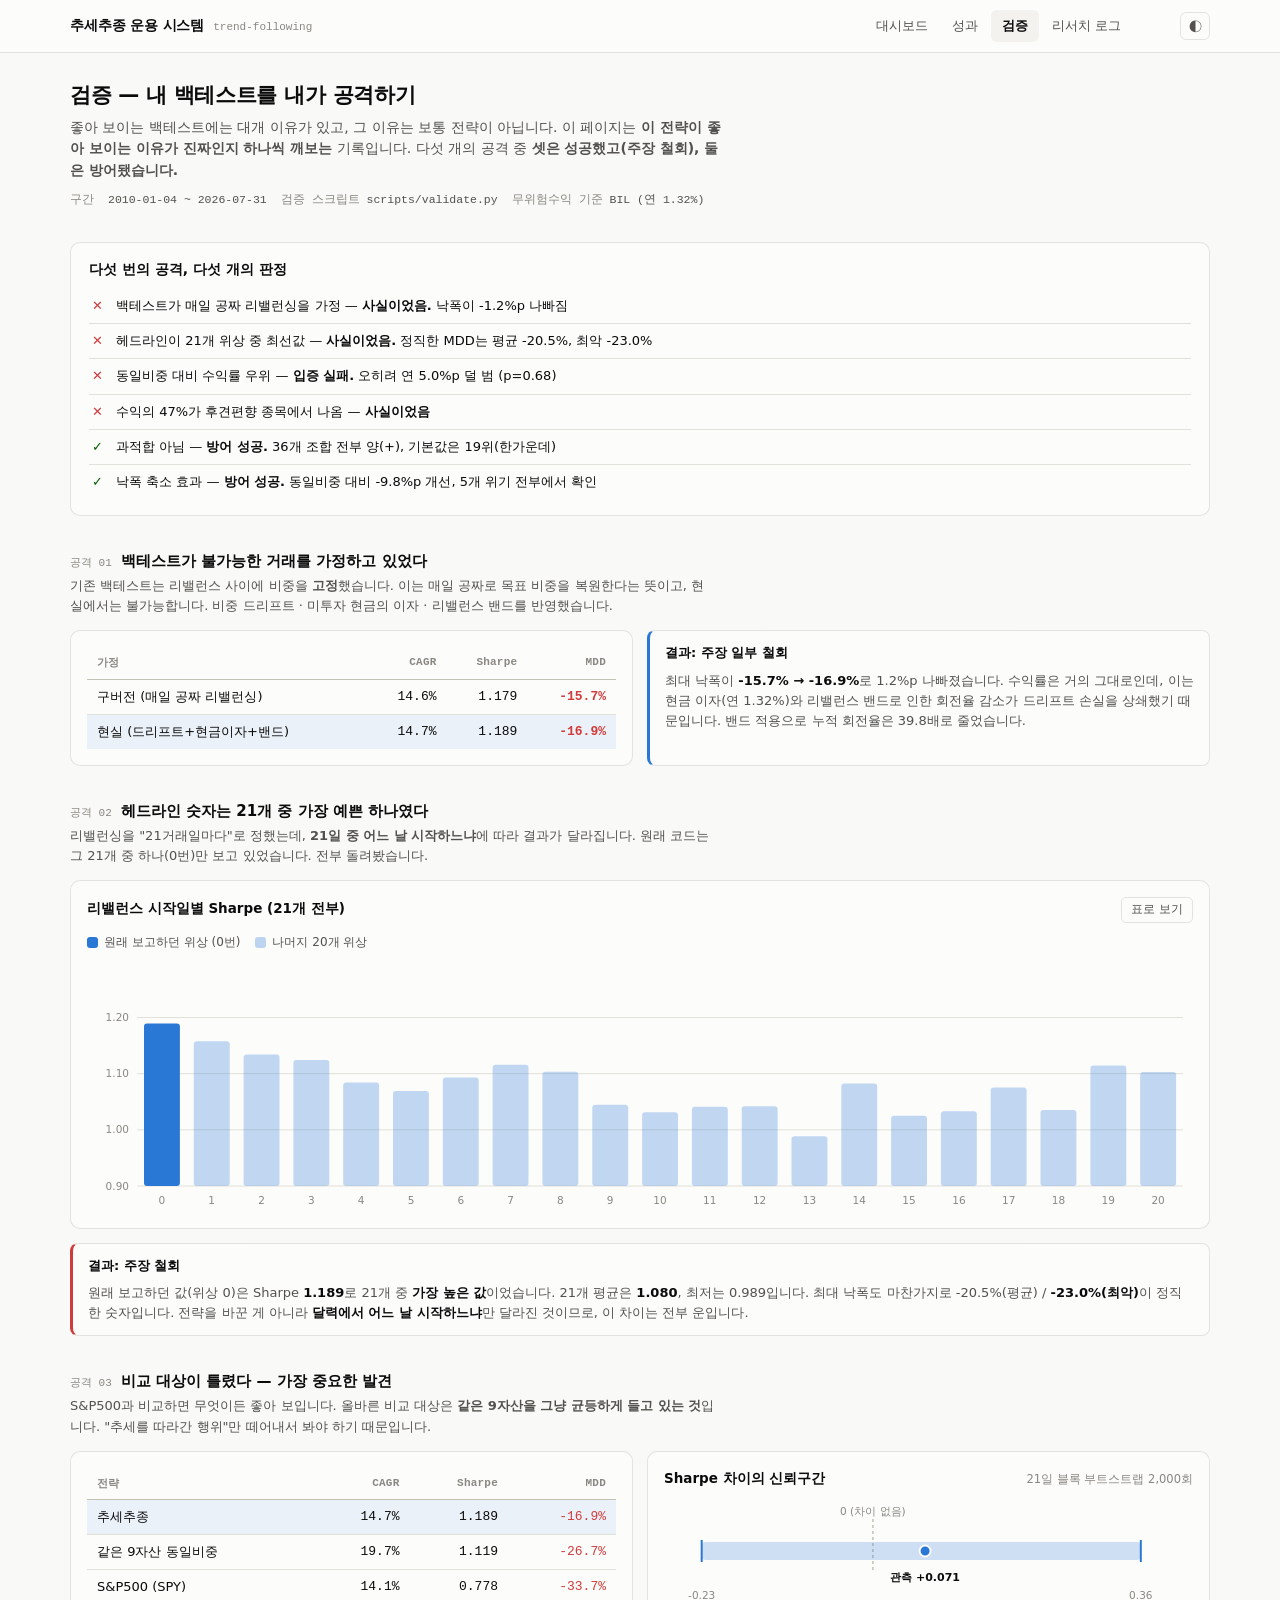
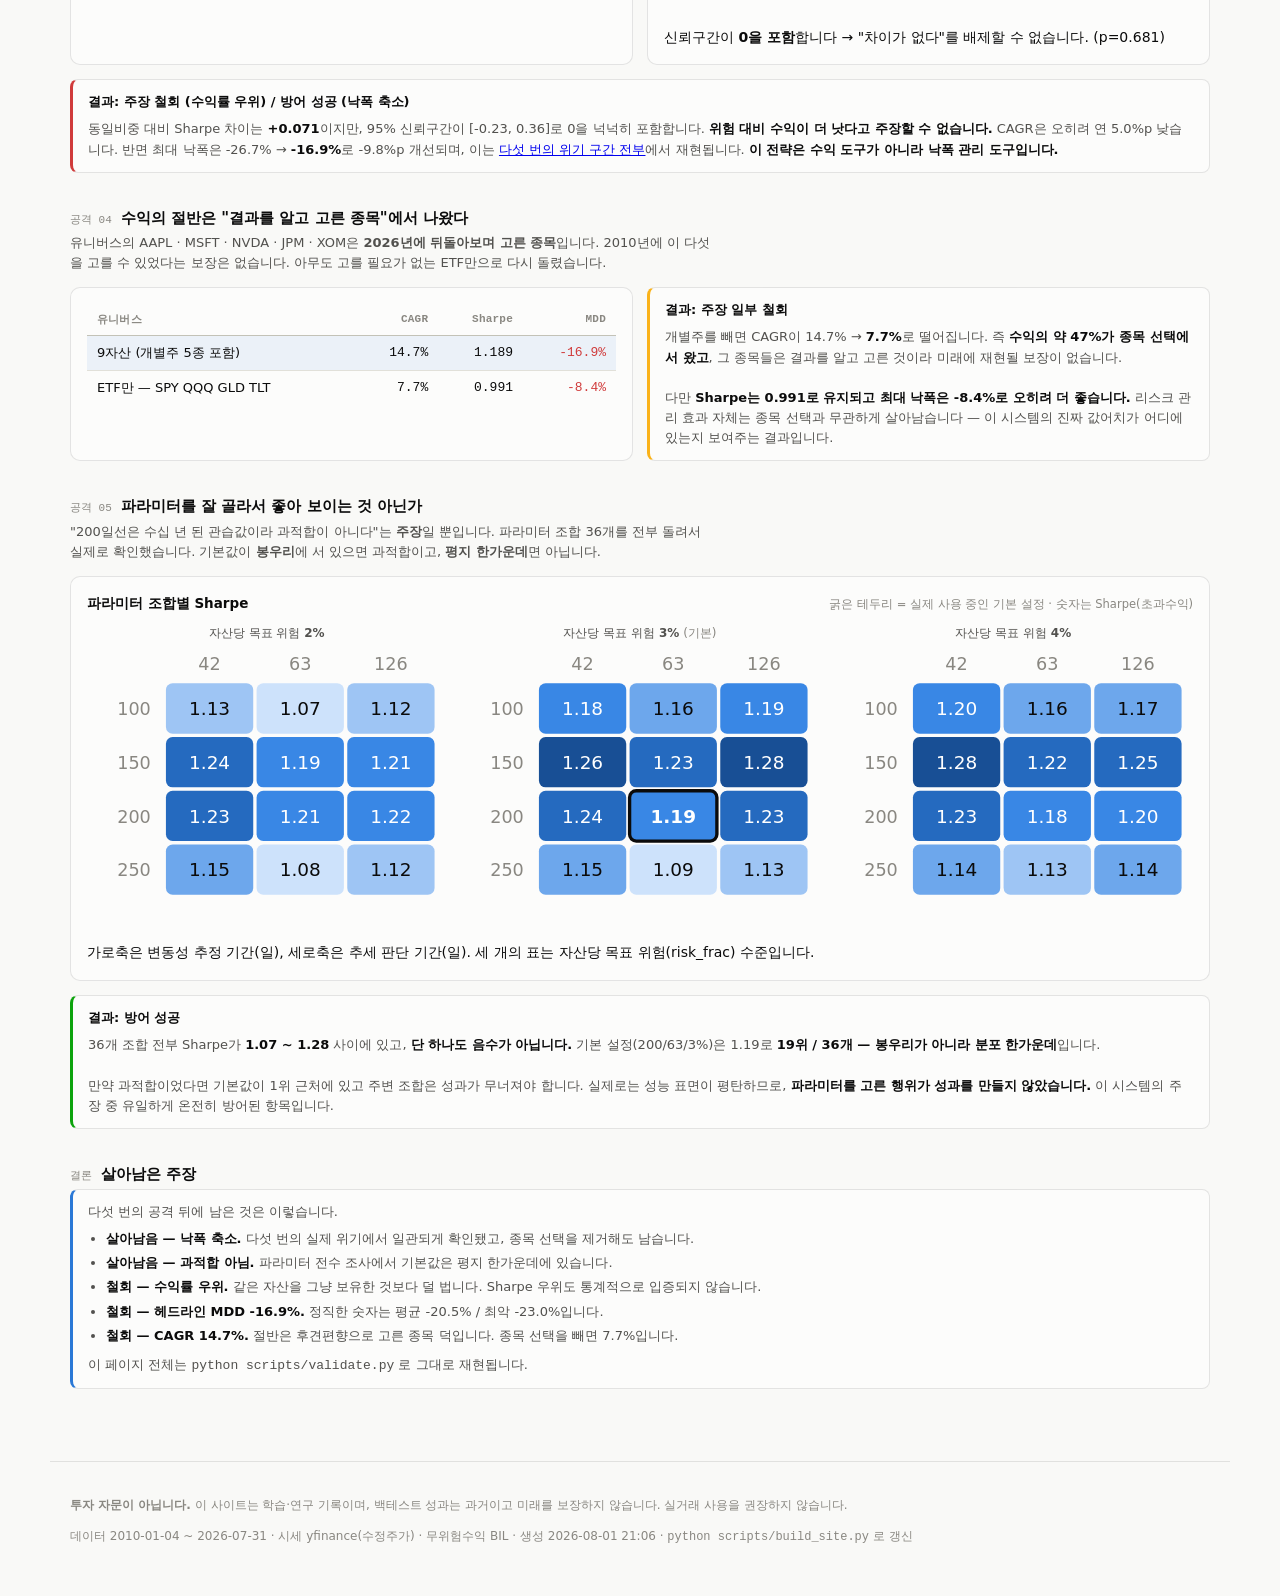
==== commit bc7a1a57: "Add local server with in-browser refresh button 사이트 데이터를 갱신하려고 매번 명령어를 치는 대신, 브라우저에서 버튼 한 번으로 전체 재계산" ====
--- a/site/validation.html
+++ b/site/validation.html
@@ -136,17 +136,22 @@
 
   /* ------------------------------------------------------------ 판정 요약 */
   var ew = H.benchmarks.equal_weight, ph = D.phase, uni = D.universe, sg = D.significance, ps = D.params;
+  var verdicts = [
+    ['n', '백테스트가 매일 공짜 리밸런싱을 가정 — <b>사실이었음.</b> 낙폭이 ' +
+      ((H.strategy.MDD - H.naive.MDD) * 100).toFixed(1) + '%p 나빠짐'],
+    ['n', '헤드라인이 21개 위상 중 최선값 — <b>사실이었음.</b> 정직한 MDD는 평균 ' + F.pct(ph.mdd_mean) + ', 최악 ' + F.pct(ph.mdd_worst)],
+    ['n', '동일비중 대비 수익률 우위 — <b>입증 실패.</b> 오히려 연 ' + ((ew.CAGR - H.strategy.CAGR) * 100).toFixed(1) + '%p 덜 범 (p=' + sg.p_value.toFixed(2) + ')'],
+    ['n', '수익의 ' + Math.round(uni.return_share_from_stock_picks * 100) + '%가 후견편향 종목에서 나옴 — <b>사실이었음</b>']
+  ];
+  if (ps) {
+    verdicts.push(['y', '과적합 아님 — <b>방어 성공.</b> ' + ps.n + '개 조합 전부 양(+), 기본값은 ' + ps.base_rank + '위(한가운데)']);
+  }
+  verdicts.push(['y', '낙폭 축소 효과 — <b>방어 성공.</b> 동일비중 대비 ' +
+    ((ew.MDD - H.strategy.MDD) * 100).toFixed(1) + '%p 개선, 5개 위기 전부에서 확인']);
+
   document.getElementById('verdict').innerHTML =
     '<h3>다섯 번의 공격, 다섯 개의 판정</h3>' +
-    [
-      ['n', '백테스트가 매일 공짜 리밸런싱을 가정 — <b>사실이었음.</b> 낙폭이 ' +
-        ((H.strategy.MDD - H.naive.MDD) * 100).toFixed(1) + '%p 나빠짐'],
-      ['n', '헤드라인이 21개 위상 중 최선값 — <b>사실이었음.</b> 정직한 MDD는 평균 ' + F.pct(ph.mdd_mean) + ', 최악 ' + F.pct(ph.mdd_worst)],
-      ['n', '동일비중 대비 수익률 우위 — <b>입증 실패.</b> 오히려 연 ' + ((ew.CAGR - H.strategy.CAGR) * 100).toFixed(1) + '%p 덜 범 (p=' + sg.p_value.toFixed(2) + ')'],
-      ['n', '수익의 ' + Math.round(uni.return_share_from_stock_picks * 100) + '%가 후견편향 종목에서 나옴 — <b>사실이었음</b>'],
-      ['y', '과적합 아님 — <b>방어 성공.</b> ' + ps.n + '개 조합 전부 양(+), 기본값은 ' + ps.base_rank + '위(한가운데)'],
-      ['y', '낙폭 축소 효과 — <b>방어 성공.</b> 동일비중 대비 ' + ((ew.MDD - H.strategy.MDD) * 100).toFixed(1) + '%p 개선, 5개 위기 전부에서 확인']
-    ].map(function (r) {
+    verdicts.map(function (r) {
       return '<div class="row"><span class="mark ' + r[0] + '">' + (r[0] === 'y' ? '✓' : '✕') + '</span><span>' + r[1] + '</span></div>';
     }).join('');
 
@@ -264,6 +269,17 @@
     '이 시스템의 진짜 값어치가 어디에 있는지 보여주는 결과입니다.';
 
   /* ------------------------------------------------------------ 05 민감도 */
+  /* --quick 으로 생성한 번들에는 격자가 없다 — 페이지가 깨지지 않도록 안내로 대체 */
+  if (!ps) {
+    document.getElementById('grid-n').textContent = '36';
+    document.getElementById('heat').innerHTML =
+      '<p class="sub" style="margin:0">이 번들은 <code>--quick</code> 으로 생성되어 파라미터 격자가 빠져 있습니다. ' +
+      '<code>python scripts/build_site.py</code> (--quick 없이) 로 다시 만들면 표시됩니다.</p>';
+    document.getElementById('param-note').textContent =
+      '파라미터 민감도 결과가 이 번들에 포함되어 있지 않습니다.';
+    App.wireTableToggles();
+    return;
+  }
   document.getElementById('grid-n').textContent = ps.n;
   var rfs = [...new Set(ps.rows.map(function (r) { return r.risk_frac; }))].sort();
   var tws = [...new Set(ps.rows.map(function (r) { return r.trend_win; }))].sort(function (a, b) { return a - b; });
--- a/site/assets/style.css
+++ b/site/assets/style.css
@@ -106,6 +106,27 @@
 }
 .theme-btn:hover { background: var(--surface-2); color: var(--ink); }
 
+/* 갱신 버튼 — serve.py 로 띄웠을 때만 나타난다 */
+#refresh-slot { display: inline-flex; align-items: center; gap: 9px; }
+#refresh-btn { font-size: 12px; padding: 5px 10px; white-space: nowrap; }
+#refresh-btn:disabled { opacity: .65; cursor: default; }
+.refresh-state { display: inline-flex; align-items: center; gap: 8px; font-size: 11.5px; }
+.refresh-state .bar {
+  display: inline-block; width: 86px; height: 5px; border-radius: 3px;
+  background: var(--grid); overflow: hidden; flex: none;
+}
+.refresh-state .bar i {
+  display: block; height: 100%; background: var(--s1); border-radius: 3px;
+  transition: width .35s ease;
+}
+.refresh-state .msg {
+  color: var(--muted); max-width: 280px; overflow: hidden;
+  text-overflow: ellipsis; white-space: nowrap;
+}
+.refresh-state .msg.ok  { color: var(--good-ink); }
+.refresh-state .msg.err { color: var(--critical); }
+@media (max-width: 720px) { .refresh-state .msg { display: none; } }
+
 /* ---------------------------------------------------------------- 레이아웃 */
 main { max-width: 1180px; margin: 0 auto; padding: 26px 20px 72px; }
 
